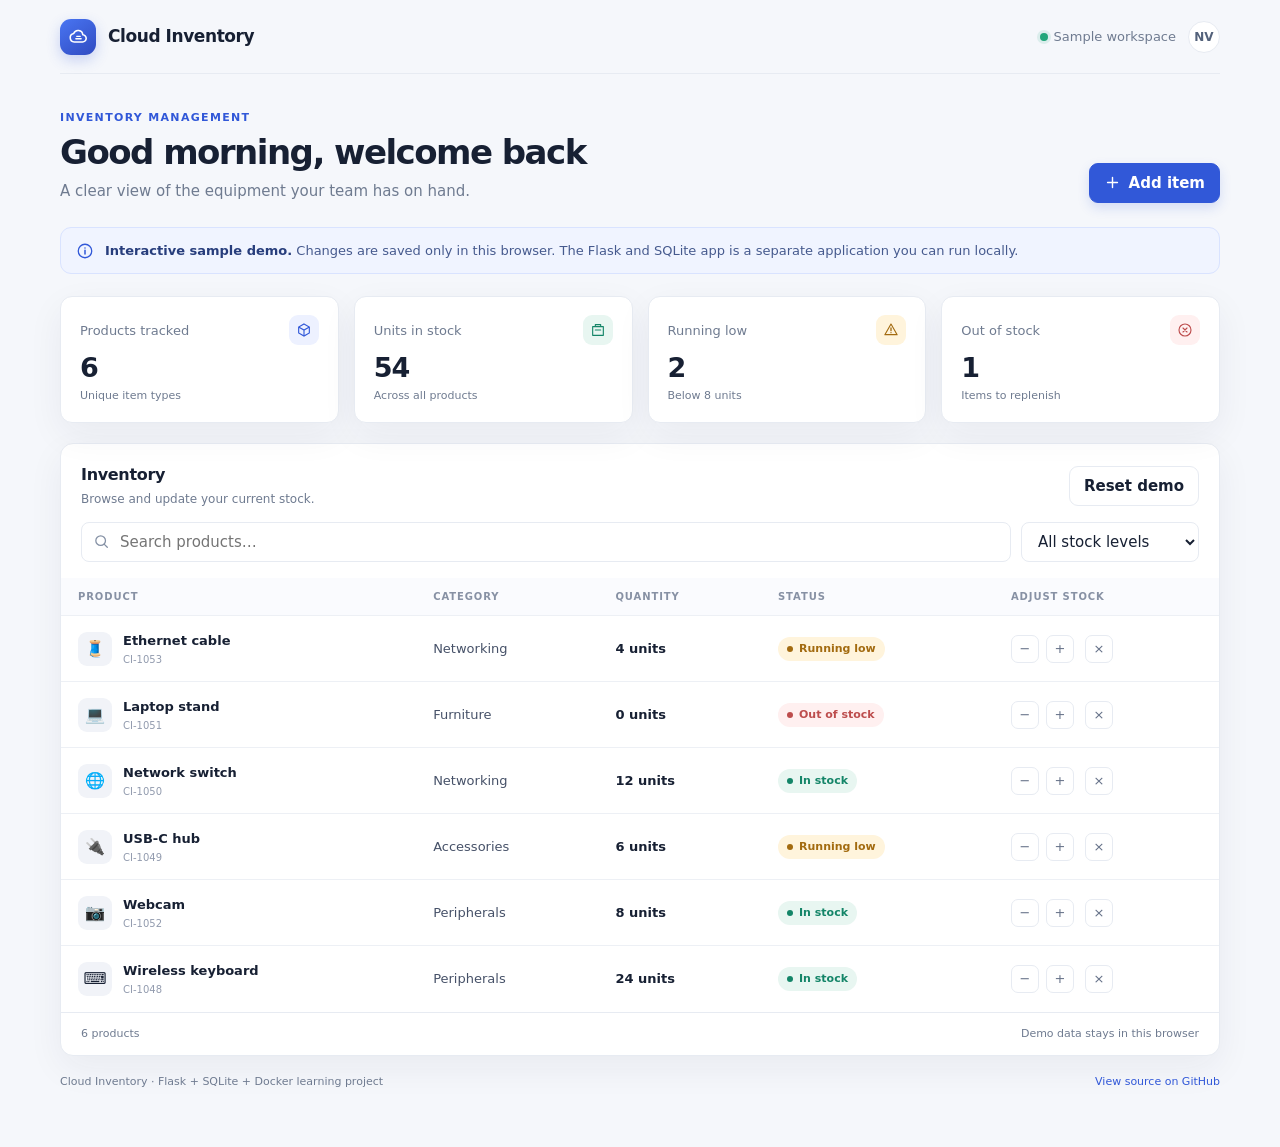
==== docs/index.html @ 2b839cab "Add static GitHub Pages inventory showcase" ====
<!doctype html>
<html lang="en">
<head>
  <meta charset="utf-8">
  <meta name="viewport" content="width=device-width, initial-scale=1">
  <meta name="theme-color" content="#f5f7fb">
  <meta name="description" content="A small cloud inventory project demo built with Flask, SQLite, and Docker.">
  <title>Cloud Inventory — Demo</title>
  <style>
    :root {
      color-scheme: light;
      --ink: #172033;
      --muted: #6f7b90;
      --line: #e7ebf2;
      --surface: #fff;
      --canvas: #f5f7fb;
      --blue: #3158d8;
      --blue-soft: #edf1ff;
      --green: #148568;
      --green-soft: #e8f6f1;
      --amber: #a36b10;
      --amber-soft: #fff4dc;
      --red: #bd4d4d;
      --shadow: 0 12px 36px rgba(29, 42, 73, .06);
    }
    * { box-sizing: border-box; }
    body { margin: 0; background: var(--canvas); color: var(--ink); font: 15px/1.5 Inter, ui-sans-serif, system-ui, -apple-system, BlinkMacSystemFont, "Segoe UI", sans-serif; }
    button, input, select { font: inherit; }
    button { cursor: pointer; }
    .shell { width: min(1160px, calc(100% - 40px)); margin: 0 auto; }
    .topbar { height: 74px; display: flex; align-items: center; justify-content: space-between; border-bottom: 1px solid var(--line); }
    .brand { display: flex; gap: 12px; align-items: center; text-decoration: none; color: inherit; font-weight: 720; letter-spacing: -.025em; font-size: 17px; }
    .brand-mark { width: 36px; height: 36px; display: grid; place-items: center; border-radius: 11px; color: white; background: linear-gradient(145deg, #4975f2, #304bc1); box-shadow: 0 5px 14px #3158d83b; }
    .brand-mark svg { width: 21px; height: 21px; }
    .top-right { display: flex; align-items: center; gap: 12px; color: var(--muted); font-size: 13px; }
    .live-dot { width: 8px; height: 8px; display: inline-block; margin-right: 6px; border-radius: 50%; background: #21a67a; box-shadow: 0 0 0 3px #21a67a1f; }
    .avatar { width: 32px; height: 32px; display: grid; place-items: center; border: 1px solid var(--line); border-radius: 50%; background: white; font-size: 12px; font-weight: 700; color: #53617a; }
    main { padding: 36px 0 56px; }
    .intro { display: flex; align-items: flex-end; justify-content: space-between; gap: 20px; margin-bottom: 24px; }
    .eyebrow { margin: 0 0 5px; color: var(--blue); font-size: 11px; font-weight: 750; letter-spacing: .12em; text-transform: uppercase; }
    h1 { margin: 0; font-size: clamp(26px, 4vw, 34px); line-height: 1.2; letter-spacing: -.045em; }
    .subtitle { margin: 8px 0 0; color: var(--muted); }
    .button { min-height: 40px; display: inline-flex; align-items: center; justify-content: center; gap: 8px; padding: 0 14px; border: 1px solid var(--line); border-radius: 9px; background: white; color: var(--ink); font-weight: 650; transition: transform .15s ease, box-shadow .15s ease; }
    .button:hover { transform: translateY(-1px); box-shadow: 0 5px 14px #1f2c4912; }
    .button-primary { border-color: var(--blue); background: var(--blue); color: white; box-shadow: 0 5px 12px #3158d82b; }
    .button svg { width: 17px; height: 17px; }
    .notice { display: flex; align-items: flex-start; gap: 11px; margin: 0 0 22px; padding: 13px 15px; border: 1px solid #d9e3ff; border-radius: 11px; background: #f0f4ff; color: #465a8e; font-size: 13px; }
    .notice svg { flex: 0 0 18px; width: 18px; height: 18px; margin-top: 1px; color: var(--blue); }
    .notice strong { color: #273d7c; }
    .stats { display: grid; grid-template-columns: repeat(4, 1fr); gap: 15px; margin-bottom: 20px; }
    .stat { min-height: 112px; padding: 18px 19px; border: 1px solid var(--line); border-radius: 12px; background: var(--surface); box-shadow: var(--shadow); }
    .stat-label { display: flex; justify-content: space-between; gap: 8px; align-items: center; color: var(--muted); font-size: 13px; }
    .stat-icon { width: 30px; height: 30px; display: grid; place-items: center; border-radius: 9px; color: var(--blue); background: var(--blue-soft); }
    .stat-icon svg { width: 16px; height: 16px; }
    .stat:nth-child(2) .stat-icon { color: var(--green); background: var(--green-soft); }
    .stat:nth-child(3) .stat-icon { color: var(--amber); background: var(--amber-soft); }
    .stat:nth-child(4) .stat-icon { color: var(--red); background: #fff0f0; }
    .stat-value { margin-top: 8px; font-size: 27px; line-height: 1.1; font-weight: 730; letter-spacing: -.04em; }
    .stat-foot { margin-top: 5px; color: var(--muted); font-size: 11px; }
    .panel { overflow: hidden; border: 1px solid var(--line); border-radius: 13px; background: var(--surface); box-shadow: var(--shadow); }
    .panel-head { display: flex; align-items: center; justify-content: space-between; gap: 16px; padding: 19px 20px 14px; }
    .panel-head h2 { margin: 0; font-size: 16px; letter-spacing: -.02em; }
    .panel-head p { margin: 3px 0 0; color: var(--muted); font-size: 12px; }
    .toolbar { display: flex; gap: 10px; padding: 0 20px 16px; }
    .search-wrap { position: relative; flex: 1; }
    .search-wrap svg { position: absolute; top: 11px; left: 12px; width: 17px; height: 17px; color: #8490a4; pointer-events: none; }
    .search, .filter { height: 40px; border: 1px solid var(--line); border-radius: 8px; outline: none; background: white; color: var(--ink); }
    .search { width: 100%; padding: 0 12px 0 38px; }
    .filter { min-width: 145px; padding: 0 32px 0 12px; }
    .search:focus, .filter:focus, .field input:focus { border-color: #8da4ff; box-shadow: 0 0 0 3px #3158d818; }
    .table-scroll { overflow-x: auto; }
    table { width: 100%; border-collapse: collapse; text-align: left; }
    thead { background: #fafbfe; }
    th { padding: 11px 17px; color: #8791a4; font-size: 10px; font-weight: 700; letter-spacing: .09em; text-transform: uppercase; white-space: nowrap; }
    td { height: 66px; padding: 10px 17px; border-top: 1px solid #edf0f5; color: #465168; font-size: 13px; white-space: nowrap; }
    .product-cell { display: flex; align-items: center; gap: 11px; color: var(--ink); font-weight: 650; }
    .product-icon { width: 34px; height: 34px; display: grid; place-items: center; border-radius: 9px; background: #f1f3f8; font-size: 16px; }
    .product-name small { display: block; margin-top: 2px; color: #929bae; font-size: 10px; font-weight: 500; }
    .badge { display: inline-flex; align-items: center; gap: 6px; padding: 4px 9px; border-radius: 99px; font-size: 11px; font-weight: 650; }
    .badge::before { width: 6px; height: 6px; border-radius: 50%; background: currentColor; content: ""; }
    .badge-in { color: var(--green); background: var(--green-soft); }
    .badge-low { color: var(--amber); background: var(--amber-soft); }
    .badge-out { color: var(--red); background: #fff0f0; }
    .quantity { color: var(--ink); font-weight: 700; font-variant-numeric: tabular-nums; }
    .row-actions { display: flex; align-items: center; gap: 7px; }
    .icon-button { width: 28px; height: 28px; display: grid; place-items: center; padding: 0; border: 1px solid var(--line); border-radius: 7px; background: white; color: #657188; }
    .icon-button:hover { border-color: #b7c3da; color: var(--blue); }
    .icon-button svg { width: 14px; height: 14px; }
    .empty { padding: 38px 20px; color: var(--muted); text-align: center; }
    .panel-foot { display: flex; justify-content: space-between; gap: 12px; padding: 13px 20px; border-top: 1px solid var(--line); color: var(--muted); font-size: 11px; }
    .footer { display: flex; justify-content: space-between; gap: 18px; margin-top: 18px; color: var(--muted); font-size: 11px; }
    .footer a { color: var(--blue); text-decoration: none; }
    .footer a:hover { text-decoration: underline; }
    dialog { width: min(420px, calc(100% - 28px)); padding: 0; border: 1px solid var(--line); border-radius: 14px; box-shadow: 0 24px 80px #1d2a4950; color: var(--ink); }
    dialog::backdrop { background: #121b2c70; backdrop-filter: blur(3px); }
    .modal-head { display: flex; align-items: center; justify-content: space-between; padding: 18px 20px; border-bottom: 1px solid var(--line); }
    .modal-head h2 { margin: 0; font-size: 17px; }
    .modal-body { padding: 19px 20px 20px; }
    .field { margin-bottom: 15px; }
    .field label { display: block; margin-bottom: 6px; color: #59657a; font-size: 12px; font-weight: 650; }
    .field input { width: 100%; height: 42px; padding: 0 11px; border: 1px solid var(--line); border-radius: 8px; outline: none; }
    .modal-actions { display: flex; justify-content: flex-end; gap: 9px; margin-top: 20px; }
    .toast { position: fixed; right: 22px; bottom: 22px; z-index: 3; padding: 11px 15px; border-radius: 9px; background: #1b2940; box-shadow: var(--shadow); color: white; font-size: 13px; opacity: 0; transform: translateY(8px); pointer-events: none; transition: .2s ease; }
    .toast.show { opacity: 1; transform: translateY(0); }
    @media (max-width: 760px) {
      .shell { width: min(100% - 26px, 600px); }
      .topbar { height: 64px; }
      main { padding-top: 25px; }
      .stats { grid-template-columns: repeat(2, 1fr); gap: 10px; }
      .stat { min-height: 100px; padding: 14px; }
      .intro { align-items: flex-start; }
      .intro .button { flex: 0 0 auto; }
      .intro .button span { display: none; }
      .notice { font-size: 12px; }
      .panel-head { padding: 16px 14px 12px; }
      .toolbar { padding: 0 14px 13px; }
      th, td { padding-right: 12px; padding-left: 12px; }
      .footer { flex-direction: column; gap: 5px; }
      .top-right > span:first-child { display: none; }
    }
    @media (prefers-reduced-motion: reduce) { *, *::before, *::after { scroll-behavior: auto !important; transition-duration: .01ms !important; } }
  </style>
</head>
<body>
  <header class="shell topbar">
    <a class="brand" href="./" aria-label="Cloud Inventory home">
      <span class="brand-mark" aria-hidden="true"><svg viewBox="0 0 24 24" fill="none"><path d="M7.2 18.2h9.3a4.1 4.1 0 0 0 .4-8.2A5.4 5.4 0 0 0 6.5 8.5a4.9 4.9 0 0 0 .7 9.7Z" stroke="currentColor" stroke-width="1.8" stroke-linecap="round" stroke-linejoin="round"/><path d="M9 14.5h6M10 11.8h4" stroke="currentColor" stroke-width="1.6" stroke-linecap="round"/></svg></span>
      Cloud Inventory
    </a>
    <div class="top-right"><span><i class="live-dot"></i>Sample workspace</span><span class="avatar" aria-label="Demo user">NV</span></div>
  </header>

  <main class="shell">
    <section class="intro" aria-labelledby="page-title">
      <div><p class="eyebrow">Inventory management</p><h1 id="page-title">Good morning, welcome back</h1><p class="subtitle">A clear view of the equipment your team has on hand.</p></div>
      <button class="button button-primary" id="open-add"><svg viewBox="0 0 24 24" fill="none" aria-hidden="true"><path d="M12 5v14M5 12h14" stroke="currentColor" stroke-width="2" stroke-linecap="round"/></svg><span>Add item</span></button>
    </section>

    <aside class="notice" aria-label="Demo information"><svg viewBox="0 0 24 24" fill="none" aria-hidden="true"><circle cx="12" cy="12" r="9" stroke="currentColor" stroke-width="1.7"/><path d="M12 11v5m0-8h.01" stroke="currentColor" stroke-width="2" stroke-linecap="round"/></svg><div><strong>Interactive sample demo.</strong> Changes are saved only in this browser. The Flask and SQLite app is a separate application you can run locally.</div></aside>

    <section class="stats" aria-label="Inventory summary">
      <article class="stat"><div class="stat-label">Products tracked<span class="stat-icon"><svg viewBox="0 0 24 24" fill="none" aria-hidden="true"><path d="m12 3 8 4.5v9L12 21l-8-4.5v-9L12 3Z" stroke="currentColor" stroke-width="1.7"/><path d="m4.5 7.8 7.5 4.3 7.5-4.3M12 12v8.5" stroke="currentColor" stroke-width="1.7"/></svg></span></div><div class="stat-value" id="total-products">0</div><div class="stat-foot">Unique item types</div></article>
      <article class="stat"><div class="stat-label">Units in stock<span class="stat-icon"><svg viewBox="0 0 24 24" fill="none" aria-hidden="true"><path d="M4 7h16v13H4zM8 7V4h8v3m-8 5h8" stroke="currentColor" stroke-width="1.7" stroke-linejoin="round" stroke-linecap="round"/></svg></span></div><div class="stat-value" id="total-units">0</div><div class="stat-foot">Across all products</div></article>
      <article class="stat"><div class="stat-label">Running low<span class="stat-icon"><svg viewBox="0 0 24 24" fill="none" aria-hidden="true"><path d="M12 3 2.8 19h18.4L12 3Z" stroke="currentColor" stroke-width="1.7" stroke-linejoin="round"/><path d="M12 9v4m0 3h.01" stroke="currentColor" stroke-width="2" stroke-linecap="round"/></svg></span></div><div class="stat-value" id="low-count">0</div><div class="stat-foot">Below 8 units</div></article>
      <article class="stat"><div class="stat-label">Out of stock<span class="stat-icon"><svg viewBox="0 0 24 24" fill="none" aria-hidden="true"><circle cx="12" cy="12" r="9" stroke="currentColor" stroke-width="1.7"/><path d="m9 9 6 6m0-6-6 6" stroke="currentColor" stroke-width="1.7" stroke-linecap="round"/></svg></span></div><div class="stat-value" id="out-count">0</div><div class="stat-foot">Items to replenish</div></article>
    </section>

    <section class="panel" aria-labelledby="inventory-title">
      <div class="panel-head"><div><h2 id="inventory-title">Inventory</h2><p>Browse and update your current stock.</p></div><button class="button" id="reset-demo" type="button" title="Restore sample inventory">Reset demo</button></div>
      <div class="toolbar"><label class="search-wrap"><span class="sr-only" hidden>Search inventory</span><svg viewBox="0 0 24 24" fill="none" aria-hidden="true"><circle cx="10.8" cy="10.8" r="6.8" stroke="currentColor" stroke-width="1.8"/><path d="m16 16 4.2 4.2" stroke="currentColor" stroke-width="1.8" stroke-linecap="round"/></svg><input class="search" id="search" type="search" placeholder="Search products…" aria-label="Search products"></label><select class="filter" id="status-filter" aria-label="Filter by stock status"><option value="all">All stock levels</option><option value="in">In stock</option><option value="low">Running low</option><option value="out">Out of stock</option></select></div>
      <div class="table-scroll"><table><thead><tr><th scope="col">Product</th><th scope="col">Category</th><th scope="col">Quantity</th><th scope="col">Status</th><th scope="col">Adjust stock</th></tr></thead><tbody id="product-rows"></tbody></table><div class="empty" id="empty-state" hidden>No matching products. Try another search or add an item.</div></div>
      <div class="panel-foot"><span id="row-count">0 products</span><span>Demo data stays in this browser</span></div>
    </section>
    <footer class="footer"><span>Cloud Inventory · Flask + SQLite + Docker learning project</span><span><a href="https://github.com/nirvaanv/cloud-inventory">View source on GitHub</a></span></footer>
  </main>

  <dialog id="add-dialog" aria-labelledby="dialog-title">
    <form id="add-form">
      <div class="modal-head"><h2 id="dialog-title">Add inventory item</h2><button class="icon-button" type="button" id="close-dialog" aria-label="Close dialog"><svg viewBox="0 0 24 24" fill="none"><path d="m6 6 12 12M18 6 6 18" stroke="currentColor" stroke-width="1.8" stroke-linecap="round"/></svg></button></div>
      <div class="modal-body"><div class="field"><label for="item-name">Product name</label><input id="item-name" name="name" maxlength="70" placeholder="e.g. Wireless mouse" required></div><div class="field"><label for="item-category">Category</label><input id="item-category" name="category" maxlength="40" placeholder="e.g. Peripherals" required></div><div class="field"><label for="item-quantity">Starting quantity</label><input id="item-quantity" name="quantity" type="number" min="0" max="99999" value="1" required></div><div class="modal-actions"><button class="button" type="button" id="cancel-dialog">Cancel</button><button class="button button-primary" type="submit">Add item</button></div></div>
    </form>
  </dialog>
  <div class="toast" id="toast" role="status" aria-live="polite"></div>

  <script>
    (() => {
      const storageKey = "cloud-inventory-pages-demo-v1";
      const initialProducts = [
        { id: "CI-1048", name: "Wireless keyboard", category: "Peripherals", quantity: 24, icon: "⌨️" },
        { id: "CI-1049", name: "USB-C hub", category: "Accessories", quantity: 6, icon: "🔌" },
        { id: "CI-1050", name: "Network switch", category: "Networking", quantity: 12, icon: "🌐" },
        { id: "CI-1051", name: "Laptop stand", category: "Furniture", quantity: 0, icon: "💻" },
        { id: "CI-1052", name: "Webcam", category: "Peripherals", quantity: 8, icon: "📷" },
        { id: "CI-1053", name: "Ethernet cable", category: "Networking", quantity: 4, icon: "🧵" }
      ];
      let products;
      try {
        const saved = JSON.parse(localStorage.getItem(storageKey));
        products = Array.isArray(saved) ? saved : structuredClone(initialProducts);
      } catch (_) { products = structuredClone(initialProducts); }
      const body = document.getElementById("product-rows");
      const search = document.getElementById("search");
      const filter = document.getElementById("status-filter");
      const dialog = document.getElementById("add-dialog");
      let toastTimer;

      function stockStatus(quantity) {
        if (quantity === 0) return { key: "out", label: "Out of stock", className: "badge-out" };
        if (quantity < 8) return { key: "low", label: "Running low", className: "badge-low" };
        return { key: "in", label: "In stock", className: "badge-in" };
      }
      function persist() {
        try { localStorage.setItem(storageKey, JSON.stringify(products)); }
        catch (_) { showToast("Your browser could not save this demo change."); }
      }
      function showToast(message) {
        const toast = document.getElementById("toast");
        toast.textContent = message;
        toast.classList.add("show");
        clearTimeout(toastTimer);
        toastTimer = setTimeout(() => toast.classList.remove("show"), 2300);
      }
      function escapeHtml(value) {
        return String(value).replace(/[&<>"']/g, (char) => ({ "&": "&amp;", "<": "&lt;", ">": "&gt;", '"': "&quot;", "'": "&#39;" })[char]);
      }
      function render() {
        const query = search.value.trim().toLowerCase();
        const selectedStatus = filter.value;
        const visible = products.filter((product) => {
          const matchesText = `${product.name} ${product.category} ${product.id}`.toLowerCase().includes(query);
          return matchesText && (selectedStatus === "all" || stockStatus(product.quantity).key === selectedStatus);
        }).sort((a, b) => a.name.localeCompare(b.name));
        body.innerHTML = visible.map((product) => {
          const status = stockStatus(product.quantity);
          return `<tr>
            <td><div class="product-cell"><span class="product-icon" aria-hidden="true">${escapeHtml(product.icon || "📦")}</span><span class="product-name">${escapeHtml(product.name)}<small>${escapeHtml(product.id)}</small></span></div></td>
            <td>${escapeHtml(product.category)}</td><td class="quantity">${product.quantity} units</td>
            <td><span class="badge ${status.className}">${status.label}</span></td>
            <td><div class="row-actions"><button class="icon-button" data-action="decrease" data-id="${escapeHtml(product.id)}" aria-label="Decrease ${escapeHtml(product.name)} stock" ${product.quantity === 0 ? "disabled" : ""}>−</button><button class="icon-button" data-action="increase" data-id="${escapeHtml(product.id)}" aria-label="Increase ${escapeHtml(product.name)} stock">+</button><button class="icon-button" data-action="remove" data-id="${escapeHtml(product.id)}" aria-label="Remove ${escapeHtml(product.name)}" style="margin-left:4px">×</button></div></td>
          </tr>`;
        }).join("");
        document.getElementById("empty-state").hidden = visible.length > 0;
        document.getElementById("row-count").textContent = `${visible.length} product${visible.length === 1 ? "" : "s"}`;
        document.getElementById("total-products").textContent = products.length;
        document.getElementById("total-units").textContent = products.reduce((sum, product) => sum + Number(product.quantity), 0).toLocaleString();
        document.getElementById("low-count").textContent = products.filter((product) => product.quantity > 0 && product.quantity < 8).length;
        document.getElementById("out-count").textContent = products.filter((product) => product.quantity === 0).length;
      }
      document.getElementById("open-add").addEventListener("click", () => dialog.showModal());
      document.getElementById("close-dialog").addEventListener("click", () => dialog.close());
      document.getElementById("cancel-dialog").addEventListener("click", () => dialog.close());
      search.addEventListener("input", render);
      filter.addEventListener("change", render);
      body.addEventListener("click", (event) => {
        const button = event.target.closest("button[data-action]");
        if (!button) return;
        const product = products.find((item) => item.id === button.dataset.id);
        if (!product) return;
        if (button.dataset.action === "increase") product.quantity += 1;
        if (button.dataset.action === "decrease") product.quantity = Math.max(0, product.quantity - 1);
        if (button.dataset.action === "remove") products = products.filter((item) => item.id !== product.id);
        persist(); render();
      });
      document.getElementById("add-form").addEventListener("submit", (event) => {
        event.preventDefault();
        const formData = new FormData(event.currentTarget);
        const name = String(formData.get("name")).trim();
        const category = String(formData.get("category")).trim();
        const quantity = Number(formData.get("quantity"));
        if (!name || !category || !Number.isInteger(quantity) || quantity < 0) return;
        if (products.some((product) => product.name.toLowerCase() === name.toLowerCase())) {
          showToast("That product is already in the inventory."); return;
        }
        const nextNumber = Math.max(1053, ...products.map((item) => Number(item.id.replace("CI-", "")) || 0)) + 1;
        products.push({ id: `CI-${nextNumber}`, name, category, quantity, icon: "📦" });
        persist(); render(); event.currentTarget.reset(); dialog.close(); showToast(`${name} added to the demo inventory.`);
      });
      document.getElementById("reset-demo").addEventListener("click", () => {
        products = structuredClone(initialProducts); persist(); render(); showToast("Sample inventory restored.");
      });
      render();
    })();
  </script>
</body>
</html>
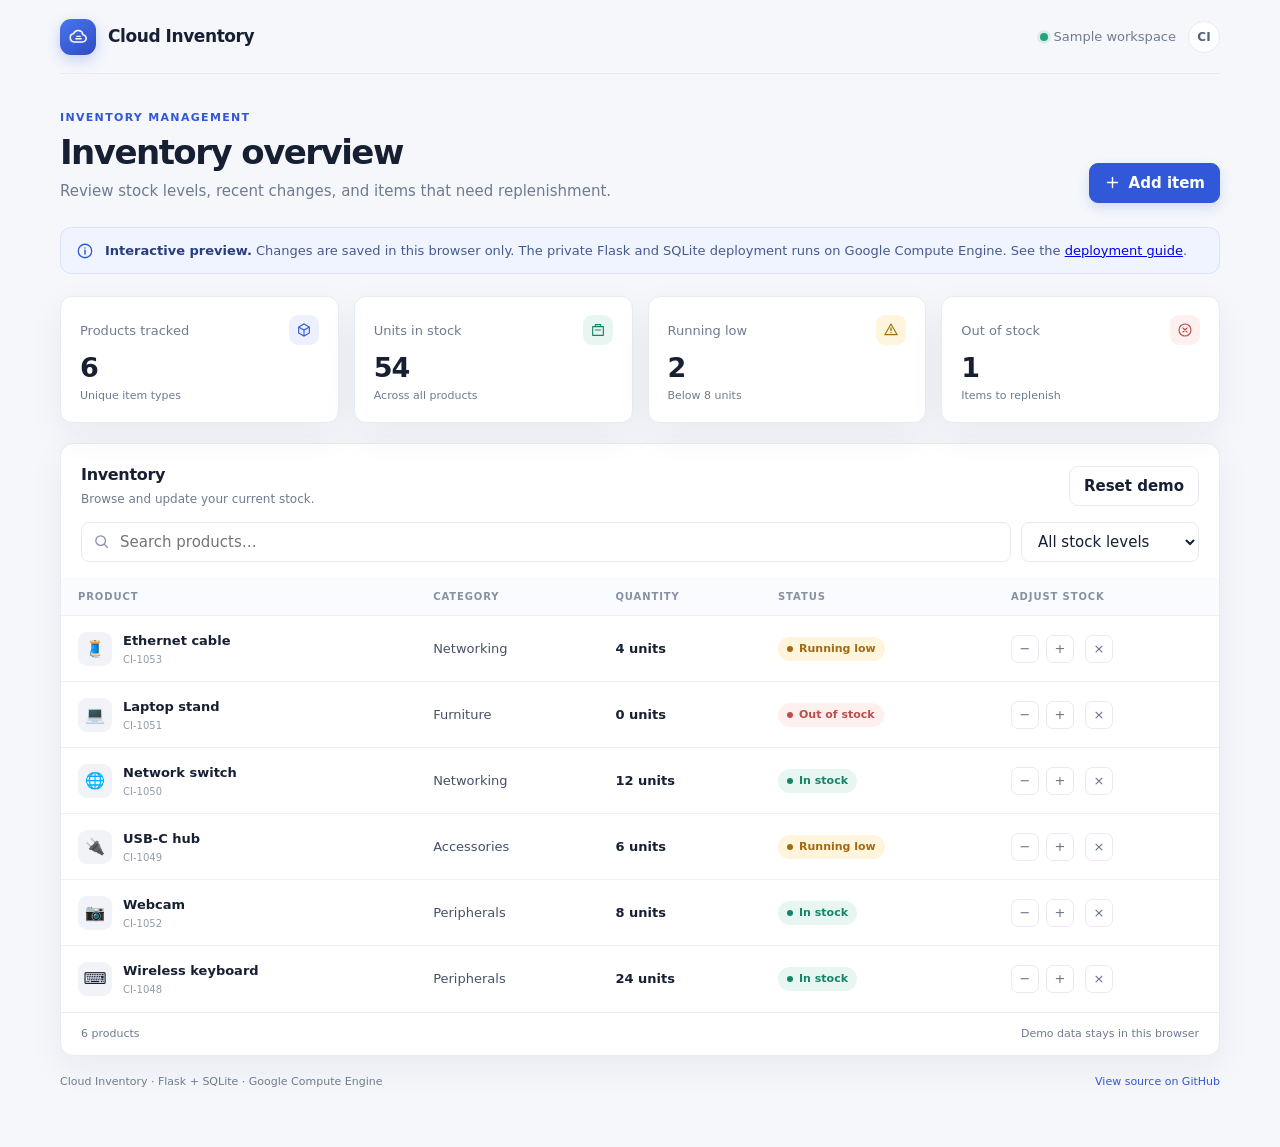
==== commit d453994e: "Finish private GCP inventory demo setup" ====
--- a/docs/index.html
+++ b/docs/index.html
@@ -4,8 +4,8 @@
   <meta charset="utf-8">
   <meta name="viewport" content="width=device-width, initial-scale=1">
   <meta name="theme-color" content="#f5f7fb">
-  <meta name="description" content="A small cloud inventory project demo built with Flask, SQLite, and Docker.">
-  <title>Cloud Inventory — Demo</title>
+  <meta name="description" content="Cloud Inventory helps teams track products, stock levels, and replenishment needs.">
+  <title>Cloud Inventory | Inventory Management</title>
   <style>
     :root {
       color-scheme: light;
@@ -127,16 +127,16 @@
       <span class="brand-mark" aria-hidden="true"><svg viewBox="0 0 24 24" fill="none"><path d="M7.2 18.2h9.3a4.1 4.1 0 0 0 .4-8.2A5.4 5.4 0 0 0 6.5 8.5a4.9 4.9 0 0 0 .7 9.7Z" stroke="currentColor" stroke-width="1.8" stroke-linecap="round" stroke-linejoin="round"/><path d="M9 14.5h6M10 11.8h4" stroke="currentColor" stroke-width="1.6" stroke-linecap="round"/></svg></span>
       Cloud Inventory
     </a>
-    <div class="top-right"><span><i class="live-dot"></i>Sample workspace</span><span class="avatar" aria-label="Demo user">NV</span></div>
+    <div class="top-right"><span><i class="live-dot"></i>Sample workspace</span><span class="avatar" aria-label="Cloud Inventory">CI</span></div>
   </header>
 
   <main class="shell">
     <section class="intro" aria-labelledby="page-title">
-      <div><p class="eyebrow">Inventory management</p><h1 id="page-title">Good morning, welcome back</h1><p class="subtitle">A clear view of the equipment your team has on hand.</p></div>
+      <div><p class="eyebrow">Inventory management</p><h1 id="page-title">Inventory overview</h1><p class="subtitle">Review stock levels, recent changes, and items that need replenishment.</p></div>
       <button class="button button-primary" id="open-add"><svg viewBox="0 0 24 24" fill="none" aria-hidden="true"><path d="M12 5v14M5 12h14" stroke="currentColor" stroke-width="2" stroke-linecap="round"/></svg><span>Add item</span></button>
     </section>
 
-    <aside class="notice" aria-label="Demo information"><svg viewBox="0 0 24 24" fill="none" aria-hidden="true"><circle cx="12" cy="12" r="9" stroke="currentColor" stroke-width="1.7"/><path d="M12 11v5m0-8h.01" stroke="currentColor" stroke-width="2" stroke-linecap="round"/></svg><div><strong>Interactive sample demo.</strong> Changes are saved only in this browser. The Flask and SQLite app is a separate application you can run locally.</div></aside>
+    <aside class="notice" aria-label="Demo information"><svg viewBox="0 0 24 24" fill="none" aria-hidden="true"><circle cx="12" cy="12" r="9" stroke="currentColor" stroke-width="1.7"/><path d="M12 11v5m0-8h.01" stroke="currentColor" stroke-width="2" stroke-linecap="round"/></svg><div><strong>Interactive preview.</strong> Changes are saved in this browser only. The private Flask and SQLite deployment runs on Google Compute Engine. See the <a href="https://github.com/nirvaanv/cloud-inventory/blob/main/GCP_DEPLOYMENT.md">deployment guide</a>.</div></aside>
 
     <section class="stats" aria-label="Inventory summary">
       <article class="stat"><div class="stat-label">Products tracked<span class="stat-icon"><svg viewBox="0 0 24 24" fill="none" aria-hidden="true"><path d="m12 3 8 4.5v9L12 21l-8-4.5v-9L12 3Z" stroke="currentColor" stroke-width="1.7"/><path d="m4.5 7.8 7.5 4.3 7.5-4.3M12 12v8.5" stroke="currentColor" stroke-width="1.7"/></svg></span></div><div class="stat-value" id="total-products">0</div><div class="stat-foot">Unique item types</div></article>
@@ -151,7 +151,7 @@
       <div class="table-scroll"><table><thead><tr><th scope="col">Product</th><th scope="col">Category</th><th scope="col">Quantity</th><th scope="col">Status</th><th scope="col">Adjust stock</th></tr></thead><tbody id="product-rows"></tbody></table><div class="empty" id="empty-state" hidden>No matching products. Try another search or add an item.</div></div>
       <div class="panel-foot"><span id="row-count">0 products</span><span>Demo data stays in this browser</span></div>
     </section>
-    <footer class="footer"><span>Cloud Inventory · Flask + SQLite + Docker learning project</span><span><a href="https://github.com/nirvaanv/cloud-inventory">View source on GitHub</a></span></footer>
+    <footer class="footer"><span>Cloud Inventory · Flask + SQLite · Google Compute Engine</span><span><a href="https://github.com/nirvaanv/cloud-inventory">View source on GitHub</a></span></footer>
   </main>
 
   <dialog id="add-dialog" aria-labelledby="dialog-title">
